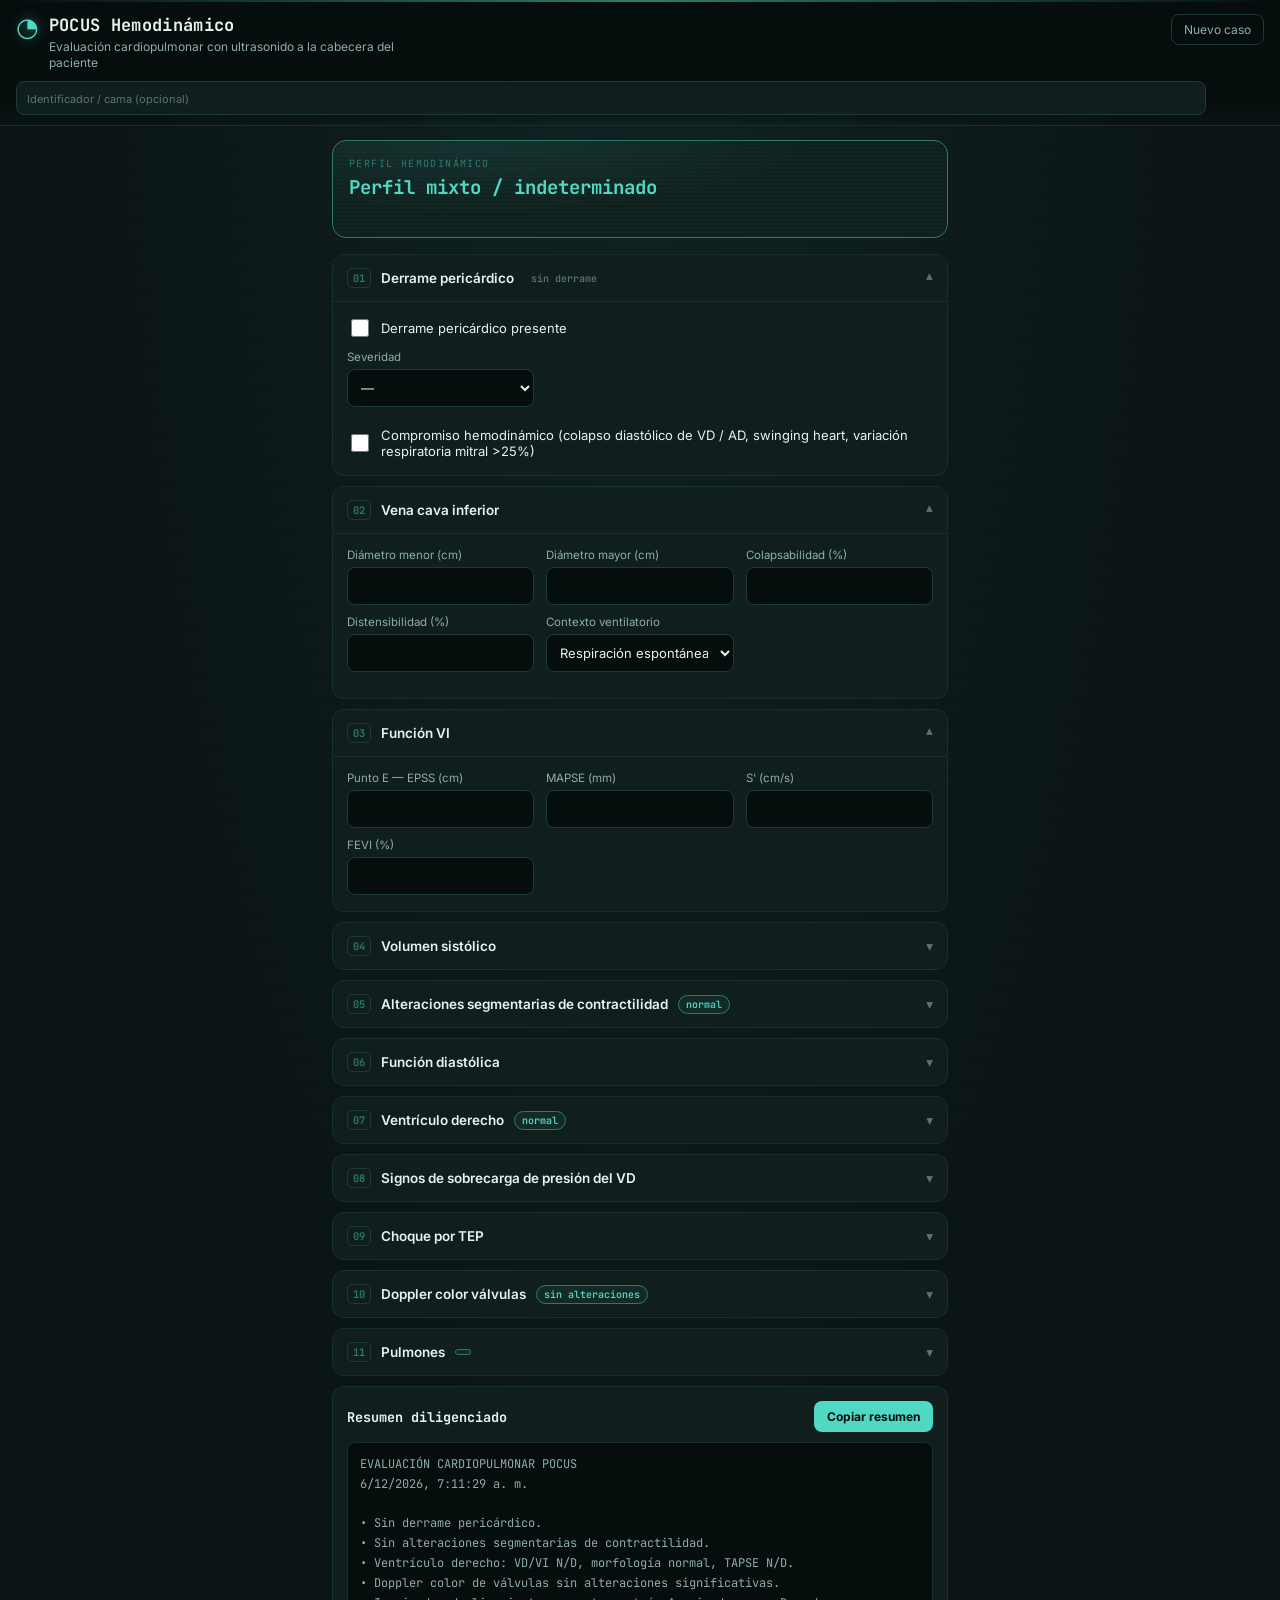
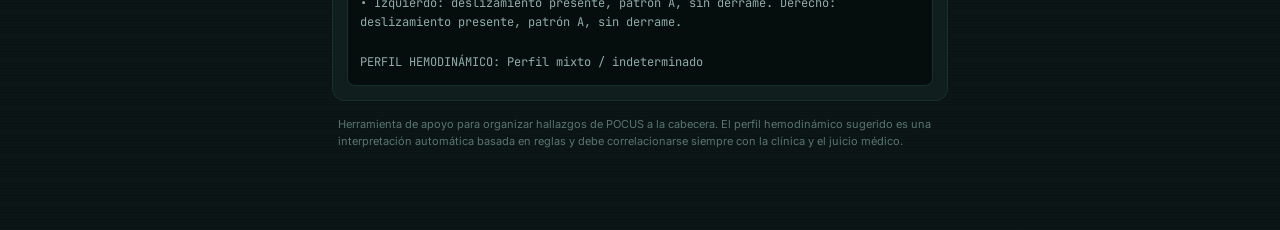
==== index.html @ 3948a742 "Add files via upload" ====
<!DOCTYPE html>
<html lang="es">
<head>
<meta charset="UTF-8">
<meta name="viewport" content="width=device-width, initial-scale=1, viewport-fit=cover">
<meta name="theme-color" content="#0A1414">
<title>POCUS Hemodinámico</title>
<link rel="manifest" href="manifest.json">
<link rel="icon" href="icon-192.png">
<link rel="apple-touch-icon" href="icon-192.png">
<link rel="preconnect" href="https://fonts.googleapis.com">
<link href="https://fonts.googleapis.com/css2?family=JetBrains+Mono:wght@400;500;700&family=Inter:wght@400;500;600;700&display=swap" rel="stylesheet">
<link rel="stylesheet" href="style.css">
</head>
<body>

<div class="scan-sweep" aria-hidden="true"></div>

<header class="app-header">
  <div class="header-top">
    <div class="brand">
      <span class="brand-mark">◔</span>
      <div>
        <h1>POCUS Hemodinámico</h1>
        <p class="subtitle">Evaluación cardiopulmonar con ultrasonido a la cabecera del paciente</p>
      </div>
    </div>
    <button id="newCaseBtn" class="ghost-btn" title="Nuevo caso">Nuevo caso</button>
  </div>
  <div class="case-meta">
    <input type="text" id="patientTag" placeholder="Identificador / cama (opcional)" autocomplete="off">
    <span id="savedIndicator" class="saved-indicator">guardado</span>
  </div>
</header>

<main>

  <!-- PERFIL HEMODINÁMICO (resultado en vivo) -->
  <section class="profile-readout" id="profileReadout">
    <div class="readout-label">Perfil hemodinámico</div>
    <div class="readout-main" id="profileMain">Sin datos suficientes</div>
    <div class="readout-flags" id="profileFlags"></div>
    <ul class="readout-reasons" id="profileReasons"></ul>
  </section>

  <!-- DERRAME PERICÁRDICO -->
  <details class="card" open>
    <summary><span class="idx">01</span> Derrame pericárdico <span class="badge" id="badge-derrame"></span></summary>
    <div class="card-body">
      <label class="check-row">
        <input type="checkbox" id="derrame_presente">
        <span>Derrame pericárdico presente</span>
      </label>
      <div class="field-grid" id="derrame_detalle" hidden>
        <label>Severidad
          <select id="derrame_severidad">
            <option value="">—</option>
            <option value="leve">Leve &lt;10mm</option>
            <option value="moderado">Moderado 10–20mm</option>
            <option value="grave">Grave &gt;20mm</option>
          </select>
        </label>
        <label class="check-row full">
          <input type="checkbox" id="derrame_compromiso">
          <span>Compromiso hemodinámico (colapso diastólico de VD / AD, swinging heart, variación respiratoria mitral &gt;25%)</span>
        </label>
      </div>
    </div>
  </details>

  <!-- VENA CAVA INFERIOR -->
  <details class="card" open>
    <summary><span class="idx">02</span> Vena cava inferior <span class="badge" id="badge-vci"></span></summary>
    <div class="card-body">
      <div class="field-grid">
        <label>Diámetro menor (cm)
          <input type="number" step="0.1" min="0" id="vci_menor" inputmode="decimal">
        </label>
        <label>Diámetro mayor (cm)
          <input type="number" step="0.1" min="0" id="vci_mayor" inputmode="decimal">
        </label>
        <label>Colapsabilidad (%)
          <input type="number" step="1" min="0" max="100" id="vci_colapso" inputmode="numeric">
        </label>
        <label>Distensibilidad (%)
          <input type="number" step="1" min="0" max="100" id="vci_distension" inputmode="numeric">
        </label>
        <label>Contexto ventilatorio
          <select id="vci_contexto">
            <option value="espontanea">Respiración espontánea</option>
            <option value="mecanica">Ventilación mecánica</option>
          </select>
        </label>
      </div>
      <p class="hint" id="vci_hint"></p>
    </div>
  </details>

  <!-- FUNCIÓN VI -->
  <details class="card" open>
    <summary><span class="idx">03</span> Función VI <span class="badge" id="badge-funcionvi"></span></summary>
    <div class="card-body">
      <div class="field-grid">
        <label>Punto E — EPSS (cm)
          <input type="number" step="0.1" min="0" id="vi_puntoe" inputmode="decimal">
        </label>
        <label>MAPSE (mm)
          <input type="number" step="0.5" min="0" id="vi_mapse" inputmode="decimal">
        </label>
        <label>S' (cm/s)
          <input type="number" step="0.5" min="0" id="vi_s" inputmode="decimal">
        </label>
        <label>FEVI (%)
          <input type="number" step="1" min="0" max="100" id="vi_fevi" inputmode="numeric">
        </label>
      </div>
    </div>
  </details>

  <!-- VOLUMEN SISTÓLICO -->
  <details class="card">
    <summary><span class="idx">04</span> Volumen sistólico <span class="badge" id="badge-volsist"></span></summary>
    <div class="card-body">
      <div class="field-grid">
        <label>Diámetro TSVI (cm)
          <input type="number" step="0.1" min="0" id="vs_diametro" inputmode="decimal">
        </label>
        <label>VTI TSVI (cm)
          <input type="number" step="0.1" min="0" id="vs_vti" inputmode="decimal">
        </label>
        <label>Frecuencia cardiaca (lpm)
          <input type="number" step="1" min="0" id="vs_fc" inputmode="numeric">
        </label>
        <label>Gasto cardiaco (L/min)
          <input type="number" step="0.1" min="0" id="vs_gc" inputmode="decimal" placeholder="auto o manual">
        </label>
        <label class="full">Δ VTI con reto de volumen (%)
          <input type="number" step="1" id="vs_deltavti" inputmode="numeric" placeholder="≥12.5% sugiere respuesta a volumen">
        </label>
      </div>
      <p class="hint" id="vs_hint"></p>
    </div>
  </details>

  <!-- ALTERACIONES SEGMENTARIAS -->
  <details class="card">
    <summary><span class="idx">05</span> Alteraciones segmentarias de contractilidad <span class="badge" id="badge-segmentaria"></span></summary>
    <div class="card-body">
      <div class="field-grid segments">
        <label>Anterior <select id="seg_anterior"><option value="normal">Normal</option><option value="hipocinesia">Hipocinesia</option><option value="acinesia">Acinesia</option><option value="discinesia">Discinesia</option></select></label>
        <label>Lateral <select id="seg_lateral"><option value="normal">Normal</option><option value="hipocinesia">Hipocinesia</option><option value="acinesia">Acinesia</option><option value="discinesia">Discinesia</option></select></label>
        <label>Inferior <select id="seg_inferior"><option value="normal">Normal</option><option value="hipocinesia">Hipocinesia</option><option value="acinesia">Acinesia</option><option value="discinesia">Discinesia</option></select></label>
        <label>Septal <select id="seg_septal"><option value="normal">Normal</option><option value="hipocinesia">Hipocinesia</option><option value="acinesia">Acinesia</option><option value="discinesia">Discinesia</option></select></label>
        <label>Apical <select id="seg_apical"><option value="normal">Normal</option><option value="hipocinesia">Hipocinesia</option><option value="acinesia">Acinesia</option><option value="discinesia">Discinesia</option></select></label>
      </div>
    </div>
  </details>

  <!-- FUNCIÓN DIASTÓLICA -->
  <details class="card">
    <summary><span class="idx">06</span> Función diastólica <span class="badge" id="badge-diastolica"></span></summary>
    <div class="card-body">
      <div class="field-grid">
        <label>E (cm/s)
          <input type="number" step="1" min="0" id="dd_e" inputmode="numeric">
        </label>
        <label>A (cm/s)
          <input type="number" step="1" min="0" id="dd_a" inputmode="numeric">
        </label>
        <label>e' (cm/s)
          <input type="number" step="0.5" min="0" id="dd_ep" inputmode="decimal">
        </label>
        <label>a' (cm/s)
          <input type="number" step="0.5" min="0" id="dd_ap" inputmode="decimal">
        </label>
      </div>
      <p class="hint" id="dd_hint"></p>
    </div>
  </details>

  <!-- VENTRÍCULO DERECHO -->
  <details class="card">
    <summary><span class="idx">07</span> Ventrículo derecho <span class="badge" id="badge-vd"></span></summary>
    <div class="card-body">
      <div class="field-grid">
        <label>VD/VI (ratio)
          <input type="number" step="0.1" min="0" id="vd_ratio" inputmode="decimal">
        </label>
        <label>Grosor pared (mm)
          <input type="number" step="0.5" min="0" id="vd_grosor" inputmode="decimal">
        </label>
        <label>Morfología
          <select id="vd_morfologia">
            <option value="normal">Normal</option>
            <option value="dshape">Signo D (aplanamiento septal)</option>
            <option value="dilatado">Dilatado</option>
          </select>
        </label>
        <label>TAPSE (mm)
          <input type="number" step="1" min="0" id="vd_tapse" inputmode="numeric">
        </label>
      </div>
    </div>
  </details>

  <!-- SIGNOS DE SOBRECARGA DE PRESIÓN DEL VD -->
  <details class="card">
    <summary><span class="idx">08</span> Signos de sobrecarga de presión del VD <span class="badge" id="badge-sobrecarga"></span></summary>
    <div class="card-body">
      <label class="check-row">
        <input type="checkbox" id="sc_signod">
        <span>Signo D / McConnell</span>
      </label>
      <div class="field-grid">
        <label>Índice de excentricidad
          <input type="number" step="0.1" min="0" id="sc_excentricidad" inputmode="decimal">
        </label>
        <label>Vmáx TRV (m/s)
          <input type="number" step="0.1" min="0" id="sc_vmax" inputmode="decimal">
        </label>
        <label>PVC estimada (mmHg)
          <input type="number" step="1" min="0" id="sc_pvc" inputmode="numeric" placeholder="por VCI">
        </label>
        <label>PSAP estimada (mmHg)
          <input type="number" step="1" min="0" id="sc_psap" inputmode="numeric" placeholder="auto o manual">
        </label>
        <label class="full">VTI TSVD (cm)
          <input type="number" step="0.1" min="0" id="sc_vtitsvd" inputmode="decimal" placeholder="&lt;9.5cm sugiere disfunción de VD">
        </label>
      </div>
      <p class="hint" id="sc_hint"></p>
    </div>
  </details>

  <!-- CHOQUE POR TEP -->
  <details class="card">
    <summary><span class="idx">09</span> Choque por TEP <span class="badge" id="badge-tep"></span></summary>
    <div class="card-body">
      <label class="check-row">
        <input type="checkbox" id="tep_trombo">
        <span>Trombo evidente (cavidades derechas / arteria pulmonar)</span>
      </label>
      <label class="check-row">
        <input type="checkbox" id="tep_vcpletorica">
        <span>Vena cava pletórica</span>
      </label>
      <label class="check-row">
        <input type="checkbox" id="tep_tvp">
        <span>TVP femoral (compresión venosa positiva)</span>
      </label>
    </div>
  </details>

  <!-- DOPPLER COLOR VÁLVULAS -->
  <details class="card">
    <summary><span class="idx">10</span> Doppler color válvulas <span class="badge" id="badge-doppler"></span></summary>
    <div class="card-body">
      <div class="field-grid">
        <label>Mitral
          <select id="dop_mitral"><option value="normal">Normal</option><option value="leve">Leve</option><option value="moderada">Moderada</option><option value="severa">Severa</option></select>
        </label>
        <label>Tricuspídea
          <select id="dop_tricuspidea"><option value="normal">Normal</option><option value="leve">Leve</option><option value="moderada">Moderada</option><option value="severa">Severa</option></select>
        </label>
        <label>Aórtica
          <select id="dop_aortica"><option value="normal">Normal</option><option value="leve">Leve</option><option value="moderada">Moderada</option><option value="severa">Severa</option></select>
        </label>
      </div>
    </div>
  </details>

  <!-- PULMONES -->
  <details class="card">
    <summary><span class="idx">11</span> Pulmones <span class="badge" id="badge-pulmones"></span></summary>
    <div class="card-body">
      <div class="lung-grid">
        <div class="lung-col">
          <h3>Hemitórax izquierdo</h3>
          <label class="check-row"><input type="checkbox" id="pul_izq_deslizamiento" checked><span>Deslizamiento pleural presente</span></label>
          <label>Patrón
            <select id="pul_izq_patron">
              <option value="A">Patrón A</option>
              <option value="Bfocal">Patrón B focal</option>
              <option value="Bdifuso">Patrón B difuso</option>
              <option value="consolidacion">Consolidación / broncograma</option>
            </select>
          </label>
          <label>Derrame
            <select id="pul_izq_derrame"><option value="no">Ausente</option><option value="leve">Leve</option><option value="moderado">Moderado</option><option value="severo">Severo</option></select>
          </label>
        </div>
        <div class="lung-col">
          <h3>Hemitórax derecho</h3>
          <label class="check-row"><input type="checkbox" id="pul_der_deslizamiento" checked><span>Deslizamiento pleural presente</span></label>
          <label>Patrón
            <select id="pul_der_patron">
              <option value="A">Patrón A</option>
              <option value="Bfocal">Patrón B focal</option>
              <option value="Bdifuso">Patrón B difuso</option>
              <option value="consolidacion">Consolidación / broncograma</option>
            </select>
          </label>
          <label>Derrame
            <select id="pul_der_derrame"><option value="no">Ausente</option><option value="leve">Leve</option><option value="moderado">Moderado</option><option value="severo">Severo</option></select>
          </label>
        </div>
      </div>
    </div>
  </details>

  <!-- RESUMEN -->
  <section class="card summary-card">
    <div class="summary-header">
      <h2>Resumen diligenciado</h2>
      <button id="copySummaryBtn" class="primary-btn">Copiar resumen</button>
    </div>
    <pre id="summaryText" class="summary-text">Diligencia los campos para generar el resumen.</pre>
  </section>

  <p class="disclaimer">Herramienta de apoyo para organizar hallazgos de POCUS a la cabecera. El perfil hemodinámico sugerido es una interpretación automática basada en reglas y debe correlacionarse siempre con la clínica y el juicio médico.</p>

</main>

<script src="app.js"></script>
</body>
</html>
---- style.css ----
:root{
  --bg: #0A1414;
  --bg-deep: #060D0D;
  --panel: #101F1D;
  --panel-raised: #142926;
  --border: #1E3A36;
  --border-soft: #16302C;
  --cyan: #4FD8C4;
  --cyan-dim: #2C7A6D;
  --amber: #F2A65A;
  --danger: #FF6B6B;
  --good: #6BCB77;
  --text: #E8F3F0;
  --text-dim: #8FADA8;
  --text-faint: #587571;
  --font-display: "JetBrains Mono", ui-monospace, monospace;
  --font-body: "Inter", system-ui, -apple-system, sans-serif;
}

*{ box-sizing: border-box; }

html,body{
  margin:0;
  background: var(--bg);
  color: var(--text);
  font-family: var(--font-body);
  -webkit-tap-highlight-color: transparent;
}

body{
  padding-bottom: 48px;
  background-image:
    radial-gradient(ellipse at 50% -10%, rgba(79,216,196,0.08), transparent 60%),
    repeating-linear-gradient(0deg, rgba(255,255,255,0.012) 0px, rgba(255,255,255,0.012) 1px, transparent 1px, transparent 3px);
}

::selection{ background: var(--cyan); color: var(--bg-deep); }

:focus-visible{
  outline: 2px solid var(--amber);
  outline-offset: 2px;
}

@media (prefers-reduced-motion: reduce){
  *{ animation: none !important; transition: none !important; }
}

/* scanning sweep — ambient signature element */
.scan-sweep{
  position: fixed;
  top:0; left:0; right:0;
  height: 2px;
  background: linear-gradient(90deg, transparent, var(--cyan), transparent);
  opacity: 0.55;
  animation: sweep 5s linear infinite;
  z-index: 50;
  pointer-events: none;
}
@keyframes sweep{
  0%{ transform: translateY(0); opacity: 0; }
  5%{ opacity: 0.6; }
  95%{ opacity: 0.6; }
  100%{ transform: translateY(100vh); opacity: 0; }
}

/* header */
.app-header{
  position: sticky;
  top: 0;
  z-index: 40;
  background: linear-gradient(180deg, var(--bg-deep), rgba(6,13,13,0.94) 80%, transparent);
  backdrop-filter: blur(6px);
  padding: 14px 16px 10px;
  border-bottom: 1px solid var(--border-soft);
}
.header-top{
  display:flex;
  align-items:flex-start;
  justify-content: space-between;
  gap: 10px;
}
.brand{ display:flex; gap:10px; align-items:flex-start; }
.brand-mark{
  font-size: 26px;
  color: var(--cyan);
  line-height: 1;
  filter: drop-shadow(0 0 6px rgba(79,216,196,0.5));
}
h1{
  font-family: var(--font-display);
  font-size: 17px;
  letter-spacing: 0.02em;
  margin: 0;
  color: var(--text);
}
.subtitle{
  margin: 3px 0 0;
  font-size: 12px;
  color: var(--text-dim);
  line-height: 1.35;
  max-width: 46ch;
}
.case-meta{
  display:flex;
  align-items:center;
  gap: 10px;
  margin-top: 10px;
}
#patientTag{
  flex:1;
  background: var(--panel);
  border: 1px solid var(--border);
  color: var(--text);
  border-radius: 8px;
  padding: 8px 10px;
  font-size: 13px;
  font-family: var(--font-body);
}
#patientTag::placeholder{ color: var(--text-faint); }
.saved-indicator{
  font-family: var(--font-display);
  font-size: 10px;
  color: var(--cyan-dim);
  opacity: 0;
  transition: opacity 0.4s ease;
  white-space: nowrap;
}
.saved-indicator.show{ opacity: 1; color: var(--cyan); }

.ghost-btn{
  background: transparent;
  border: 1px solid var(--border);
  color: var(--text-dim);
  padding: 7px 12px;
  border-radius: 8px;
  font-family: var(--font-body);
  font-size: 12px;
  cursor: pointer;
}
.ghost-btn:active{ background: var(--panel-raised); }

main{ padding: 14px 12px 0; max-width: 640px; margin: 0 auto; }

/* live profile readout — signature panel */
.profile-readout{
  background: radial-gradient(ellipse at 20% 0%, rgba(79,216,196,0.10), var(--panel) 55%);
  border: 1px solid var(--cyan-dim);
  border-radius: 14px;
  padding: 16px;
  margin-bottom: 16px;
  position: relative;
  overflow: hidden;
}
.profile-readout::before{
  content: "";
  position: absolute;
  inset: 0;
  background: repeating-linear-gradient(0deg, rgba(79,216,196,0.035) 0px, transparent 2px, transparent 4px);
  pointer-events: none;
}
.readout-label{
  font-family: var(--font-display);
  font-size: 10px;
  letter-spacing: 0.14em;
  text-transform: uppercase;
  color: var(--cyan-dim);
  margin-bottom: 6px;
}
.readout-main{
  font-family: var(--font-display);
  font-size: 19px;
  font-weight: 700;
  color: var(--cyan);
  line-height: 1.3;
}
.readout-main.alert{ color: var(--danger); }
.readout-main.warn{ color: var(--amber); }
.readout-flags{
  display:flex;
  flex-wrap: wrap;
  gap: 6px;
  margin-top: 10px;
}
.flag{
  font-family: var(--font-display);
  font-size: 10.5px;
  padding: 3px 8px;
  border-radius: 999px;
  border: 1px solid var(--danger);
  color: var(--danger);
  background: rgba(255,107,107,0.08);
}
.flag.warn{ border-color: var(--amber); color: var(--amber); background: rgba(242,166,90,0.08); }
.readout-reasons{
  margin: 10px 0 0;
  padding-left: 18px;
  font-size: 12.5px;
  color: var(--text-dim);
  line-height: 1.6;
}
.readout-reasons li{ margin-bottom: 2px; }

/* cards */
.card{
  background: var(--panel);
  border: 1px solid var(--border-soft);
  border-radius: 12px;
  margin-bottom: 10px;
  overflow: hidden;
}
.card > summary{
  list-style: none;
  cursor: pointer;
  padding: 13px 14px;
  display:flex;
  align-items:center;
  gap: 10px;
  font-size: 13.5px;
  font-weight: 600;
  color: var(--text);
}
.card > summary::-webkit-details-marker{ display:none; }
.card > summary::after{
  content: "▾";
  margin-left: auto;
  color: var(--text-faint);
  transition: transform 0.2s ease;
}
.card[open] > summary::after{ transform: rotate(180deg); }
.idx{
  font-family: var(--font-display);
  font-size: 10.5px;
  color: var(--cyan-dim);
  border: 1px solid var(--border);
  border-radius: 5px;
  padding: 2px 5px;
}
.badge{
  font-family: var(--font-display);
  font-size: 10px;
  padding: 2px 7px;
  border-radius: 999px;
  color: var(--text-faint);
}
.badge.set{ color: var(--cyan); border: 1px solid var(--cyan-dim); background: rgba(79,216,196,0.06); }
.badge.warn{ color: var(--amber); border: 1px solid var(--amber); background: rgba(242,166,90,0.08); }
.badge.alert{ color: var(--danger); border: 1px solid var(--danger); background: rgba(255,107,107,0.08); }

.card-body{
  padding: 4px 14px 16px;
  border-top: 1px solid var(--border-soft);
}

.field-grid{
  display: grid;
  grid-template-columns: 1fr 1fr;
  gap: 10px 12px;
  margin-top: 10px;
}
.field-grid.segments{ grid-template-columns: 1fr 1fr; }
.field-grid label.full{ grid-column: 1 / -1; }

label{
  display:flex;
  flex-direction: column;
  gap: 5px;
  font-size: 11.5px;
  color: var(--text-dim);
}

input[type="number"], input[type="text"], select{
  background: var(--bg-deep);
  border: 1px solid var(--border);
  color: var(--text);
  border-radius: 8px;
  padding: 9px 9px;
  font-family: var(--font-display);
  font-size: 14px;
  width: 100%;
}
select{ font-family: var(--font-body); font-size: 13px; }
input:focus, select:focus{ border-color: var(--cyan-dim); }
input::placeholder{ color: var(--text-faint); font-family: var(--font-body); font-size: 11px; }

.check-row{
  flex-direction: row;
  align-items: center;
  gap: 9px;
  font-size: 13px;
  color: var(--text);
  margin-top: 10px;
  cursor: pointer;
}
.check-row input[type="checkbox"]{
  width: 18px; height: 18px;
  accent-color: var(--cyan);
  flex-shrink: 0;
}

.hint{
  font-size: 11.5px;
  color: var(--cyan-dim);
  margin: 10px 0 0;
  line-height: 1.5;
}

.lung-grid{
  display:grid;
  grid-template-columns: 1fr 1fr;
  gap: 14px;
  margin-top: 10px;
}
.lung-col h3{
  font-size: 11px;
  text-transform: uppercase;
  letter-spacing: 0.05em;
  color: var(--text-faint);
  margin: 0 0 8px;
  font-family: var(--font-display);
  font-weight: 500;
}
.lung-col label{ margin-top: 9px; }
.lung-col .check-row{ margin-top: 0; }

/* summary */
.summary-card{ padding: 14px; }
.summary-header{
  display:flex;
  align-items:center;
  justify-content: space-between;
  gap: 10px;
  margin-bottom: 10px;
}
.summary-header h2{
  font-size: 13.5px;
  margin: 0;
  font-family: var(--font-display);
  color: var(--text);
}
.primary-btn{
  background: var(--cyan);
  color: var(--bg-deep);
  border: none;
  border-radius: 8px;
  padding: 8px 13px;
  font-weight: 700;
  font-size: 12px;
  font-family: var(--font-body);
  cursor: pointer;
}
.primary-btn:active{ background: var(--cyan-dim); }
.primary-btn.copied{ background: var(--good); }

.summary-text{
  white-space: pre-wrap;
  word-break: break-word;
  font-family: var(--font-display);
  font-size: 12px;
  line-height: 1.65;
  color: var(--text-dim);
  background: var(--bg-deep);
  border: 1px solid var(--border-soft);
  border-radius: 8px;
  padding: 12px;
  margin: 0;
  max-height: 340px;
  overflow-y: auto;
}

.disclaimer{
  font-size: 11px;
  color: var(--text-faint);
  line-height: 1.6;
  padding: 4px 6px 20px;
}

@media (min-width: 520px){
  .field-grid{ grid-template-columns: 1fr 1fr 1fr; }
  .field-grid.segments{ grid-template-columns: 1fr 1fr 1fr; }
}
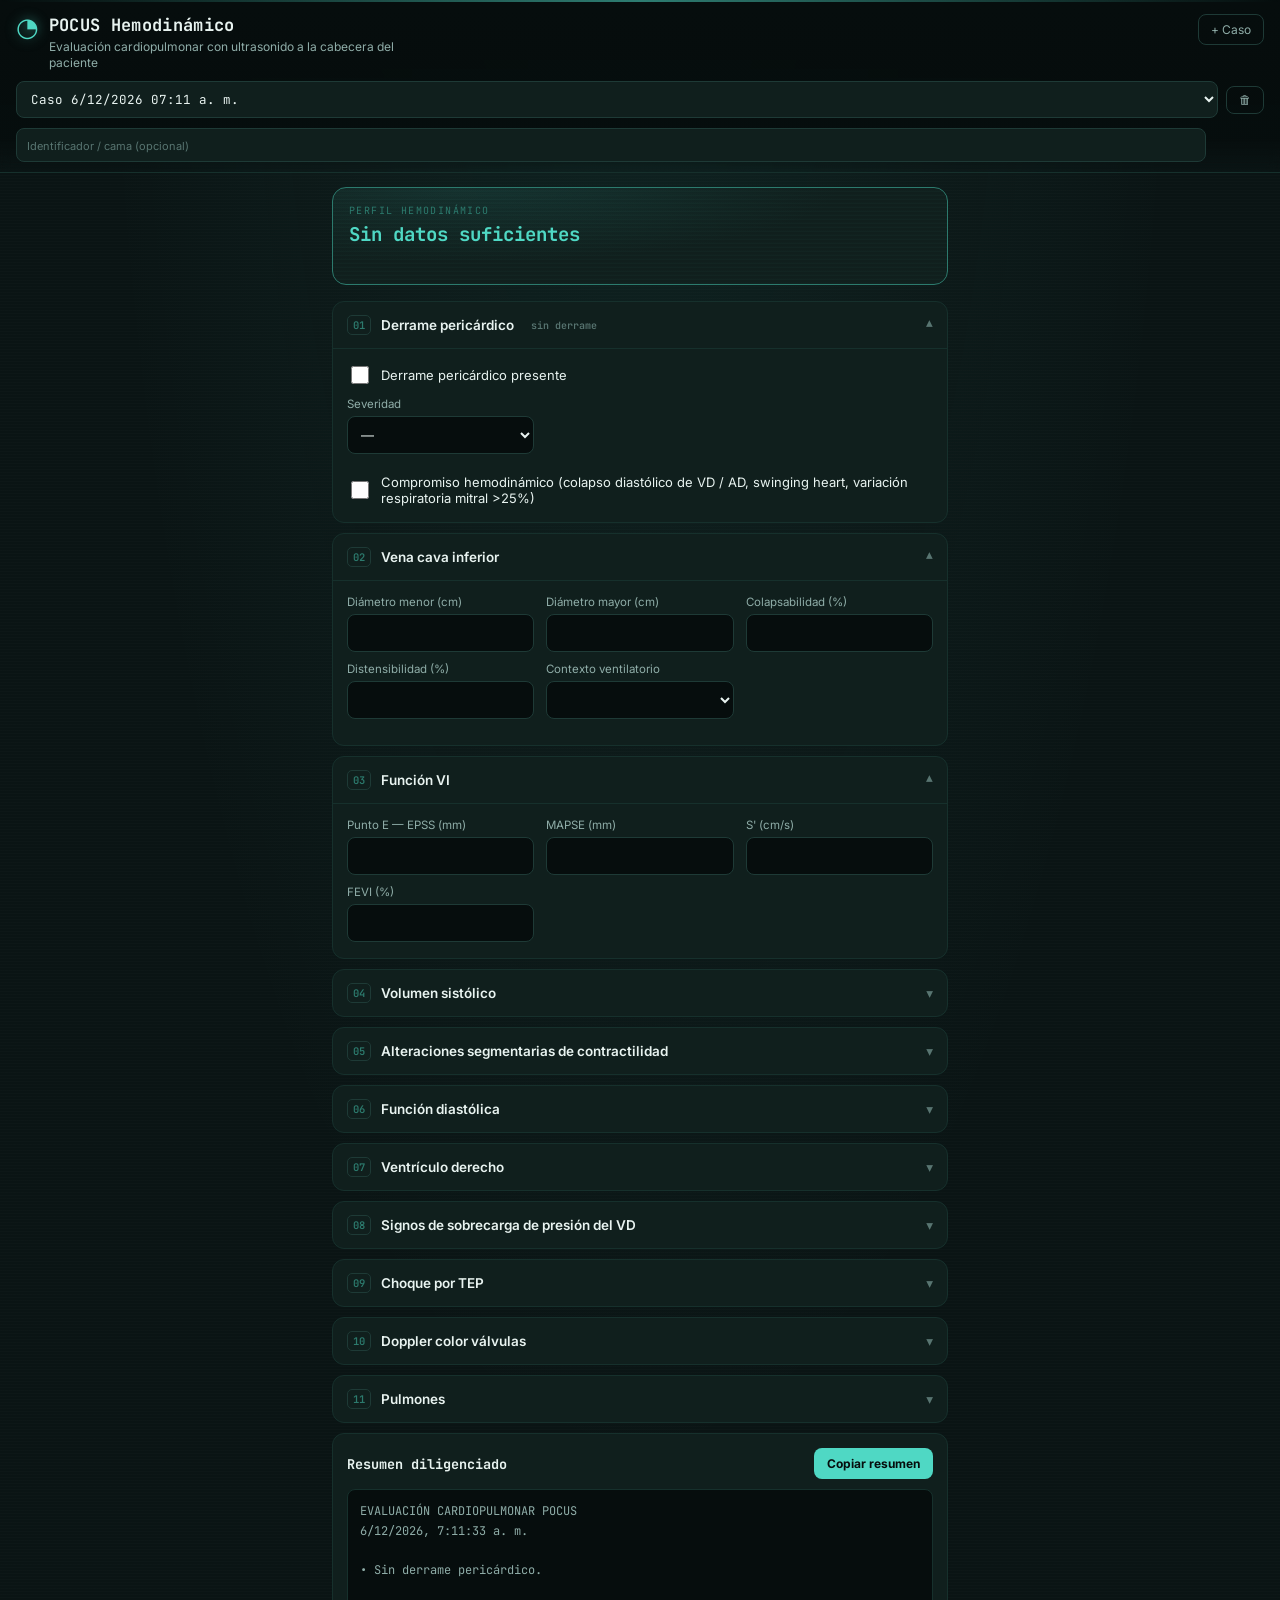
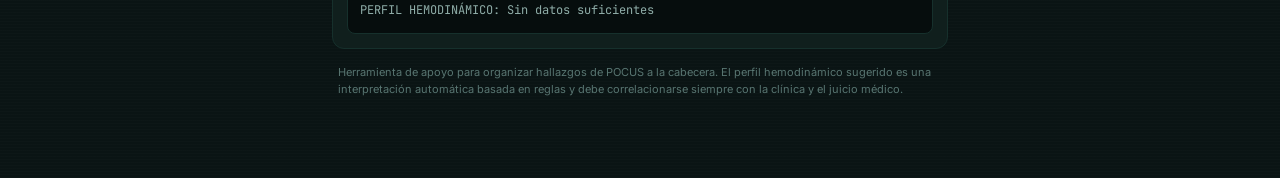
==== commit ec82f099: "Add files via upload" ====
--- a/index.html
+++ b/index.html
@@ -25,7 +25,11 @@
         <p class="subtitle">Evaluación cardiopulmonar con ultrasonido a la cabecera del paciente</p>
       </div>
     </div>
-    <button id="newCaseBtn" class="ghost-btn" title="Nuevo caso">Nuevo caso</button>
+    <button id="newCaseBtn" class="ghost-btn" title="Crear un caso nuevo, sin borrar los demás">+ Caso</button>
+  </div>
+  <div class="case-bar">
+    <select id="caseSelector" aria-label="Caso guardado"></select>
+    <button id="deleteCaseBtn" class="ghost-btn icon-btn" title="Eliminar este caso">🗑</button>
   </div>
   <div class="case-meta">
     <input type="text" id="patientTag" placeholder="Identificador / cama (opcional)" autocomplete="off">
@@ -74,16 +78,16 @@
     <div class="card-body">
       <div class="field-grid">
         <label>Diámetro menor (cm)
-          <input type="number" step="0.1" min="0" id="vci_menor" inputmode="decimal">
+          <input type="text" class="numfield" inputmode="decimal" step="0.1" min="0" id="vci_menor">
         </label>
         <label>Diámetro mayor (cm)
-          <input type="number" step="0.1" min="0" id="vci_mayor" inputmode="decimal">
+          <input type="text" class="numfield" inputmode="decimal" step="0.1" min="0" id="vci_mayor">
         </label>
         <label>Colapsabilidad (%)
-          <input type="number" step="1" min="0" max="100" id="vci_colapso" inputmode="numeric">
+          <input type="text" class="numfield" inputmode="numeric" step="1" min="0" max="100" id="vci_colapso">
         </label>
         <label>Distensibilidad (%)
-          <input type="number" step="1" min="0" max="100" id="vci_distension" inputmode="numeric">
+          <input type="text" class="numfield" inputmode="numeric" step="1" min="0" max="100" id="vci_distension">
         </label>
         <label>Contexto ventilatorio
           <select id="vci_contexto">
@@ -101,17 +105,17 @@
     <summary><span class="idx">03</span> Función VI <span class="badge" id="badge-funcionvi"></span></summary>
     <div class="card-body">
       <div class="field-grid">
-        <label>Punto E — EPSS (cm)
-          <input type="number" step="0.1" min="0" id="vi_puntoe" inputmode="decimal">
+        <label>Punto E — EPSS (mm)
+          <input type="text" class="numfield" inputmode="decimal" step="0.5" min="0" id="vi_puntoe">
         </label>
         <label>MAPSE (mm)
-          <input type="number" step="0.5" min="0" id="vi_mapse" inputmode="decimal">
+          <input type="text" class="numfield" inputmode="decimal" step="0.5" min="0" id="vi_mapse">
         </label>
         <label>S' (cm/s)
-          <input type="number" step="0.5" min="0" id="vi_s" inputmode="decimal">
+          <input type="text" class="numfield" inputmode="decimal" step="0.5" min="0" id="vi_s">
         </label>
         <label>FEVI (%)
-          <input type="number" step="1" min="0" max="100" id="vi_fevi" inputmode="numeric">
+          <input type="text" class="numfield" inputmode="numeric" step="1" min="0" max="100" id="vi_fevi">
         </label>
       </div>
     </div>
@@ -123,19 +127,19 @@
     <div class="card-body">
       <div class="field-grid">
         <label>Diámetro TSVI (cm)
-          <input type="number" step="0.1" min="0" id="vs_diametro" inputmode="decimal">
+          <input type="text" class="numfield" inputmode="decimal" step="0.1" min="0" id="vs_diametro">
         </label>
         <label>VTI TSVI (cm)
-          <input type="number" step="0.1" min="0" id="vs_vti" inputmode="decimal">
+          <input type="text" class="numfield" inputmode="decimal" step="0.1" min="0" id="vs_vti">
         </label>
         <label>Frecuencia cardiaca (lpm)
-          <input type="number" step="1" min="0" id="vs_fc" inputmode="numeric">
+          <input type="text" class="numfield" inputmode="numeric" step="1" min="0" id="vs_fc">
         </label>
         <label>Gasto cardiaco (L/min)
-          <input type="number" step="0.1" min="0" id="vs_gc" inputmode="decimal" placeholder="auto o manual">
+          <input type="text" class="numfield" inputmode="decimal" step="0.1" min="0" id="vs_gc" placeholder="auto o manual">
         </label>
         <label class="full">Δ VTI con reto de volumen (%)
-          <input type="number" step="1" id="vs_deltavti" inputmode="numeric" placeholder="≥12.5% sugiere respuesta a volumen">
+          <input type="text" class="numfield" inputmode="numeric" step="1" id="vs_deltavti" placeholder="≥12.5% sugiere respuesta a volumen">
         </label>
       </div>
       <p class="hint" id="vs_hint"></p>
@@ -162,16 +166,16 @@
     <div class="card-body">
       <div class="field-grid">
         <label>E (cm/s)
-          <input type="number" step="1" min="0" id="dd_e" inputmode="numeric">
+          <input type="text" class="numfield" inputmode="numeric" step="1" min="0" id="dd_e">
         </label>
         <label>A (cm/s)
-          <input type="number" step="1" min="0" id="dd_a" inputmode="numeric">
+          <input type="text" class="numfield" inputmode="numeric" step="1" min="0" id="dd_a">
         </label>
         <label>e' (cm/s)
-          <input type="number" step="0.5" min="0" id="dd_ep" inputmode="decimal">
+          <input type="text" class="numfield" inputmode="decimal" step="0.5" min="0" id="dd_ep">
         </label>
         <label>a' (cm/s)
-          <input type="number" step="0.5" min="0" id="dd_ap" inputmode="decimal">
+          <input type="text" class="numfield" inputmode="decimal" step="0.5" min="0" id="dd_ap">
         </label>
       </div>
       <p class="hint" id="dd_hint"></p>
@@ -184,10 +188,10 @@
     <div class="card-body">
       <div class="field-grid">
         <label>VD/VI (ratio)
-          <input type="number" step="0.1" min="0" id="vd_ratio" inputmode="decimal">
+          <input type="text" class="numfield" inputmode="decimal" step="0.1" min="0" id="vd_ratio">
         </label>
         <label>Grosor pared (mm)
-          <input type="number" step="0.5" min="0" id="vd_grosor" inputmode="decimal">
+          <input type="text" class="numfield" inputmode="decimal" step="0.5" min="0" id="vd_grosor">
         </label>
         <label>Morfología
           <select id="vd_morfologia">
@@ -197,7 +201,7 @@
           </select>
         </label>
         <label>TAPSE (mm)
-          <input type="number" step="1" min="0" id="vd_tapse" inputmode="numeric">
+          <input type="text" class="numfield" inputmode="numeric" step="1" min="0" id="vd_tapse">
         </label>
       </div>
     </div>
@@ -213,19 +217,19 @@
       </label>
       <div class="field-grid">
         <label>Índice de excentricidad
-          <input type="number" step="0.1" min="0" id="sc_excentricidad" inputmode="decimal">
+          <input type="text" class="numfield" inputmode="decimal" step="0.1" min="0" id="sc_excentricidad">
         </label>
         <label>Vmáx TRV (m/s)
-          <input type="number" step="0.1" min="0" id="sc_vmax" inputmode="decimal">
+          <input type="text" class="numfield" inputmode="decimal" step="0.1" min="0" id="sc_vmax">
         </label>
         <label>PVC estimada (mmHg)
-          <input type="number" step="1" min="0" id="sc_pvc" inputmode="numeric" placeholder="por VCI">
+          <input type="text" class="numfield" inputmode="numeric" step="1" min="0" id="sc_pvc" placeholder="por VCI">
         </label>
         <label>PSAP estimada (mmHg)
-          <input type="number" step="1" min="0" id="sc_psap" inputmode="numeric" placeholder="auto o manual">
+          <input type="text" class="numfield" inputmode="numeric" step="1" min="0" id="sc_psap" placeholder="auto o manual">
         </label>
         <label class="full">VTI TSVD (cm)
-          <input type="number" step="0.1" min="0" id="sc_vtitsvd" inputmode="decimal" placeholder="&lt;9.5cm sugiere disfunción de VD">
+          <input type="text" class="numfield" inputmode="decimal" step="0.1" min="0" id="sc_vtitsvd" placeholder="&lt;9.5cm sugiere disfunción de VD">
         </label>
       </div>
       <p class="hint" id="sc_hint"></p>
--- a/style.css
+++ b/style.css
@@ -100,6 +100,27 @@
   line-height: 1.35;
   max-width: 46ch;
 }
+.case-bar{
+  display:flex;
+  align-items:center;
+  gap: 8px;
+  margin-top: 10px;
+}
+#caseSelector{
+  flex:1;
+  background: var(--panel);
+  border: 1px solid var(--border);
+  color: var(--text);
+  border-radius: 8px;
+  padding: 8px 10px;
+  font-size: 12.5px;
+  font-family: var(--font-display);
+}
+.icon-btn{
+  padding: 7px 10px;
+  line-height: 1;
+  font-size: 14px;
+}
 .case-meta{
   display:flex;
   align-items:center;
